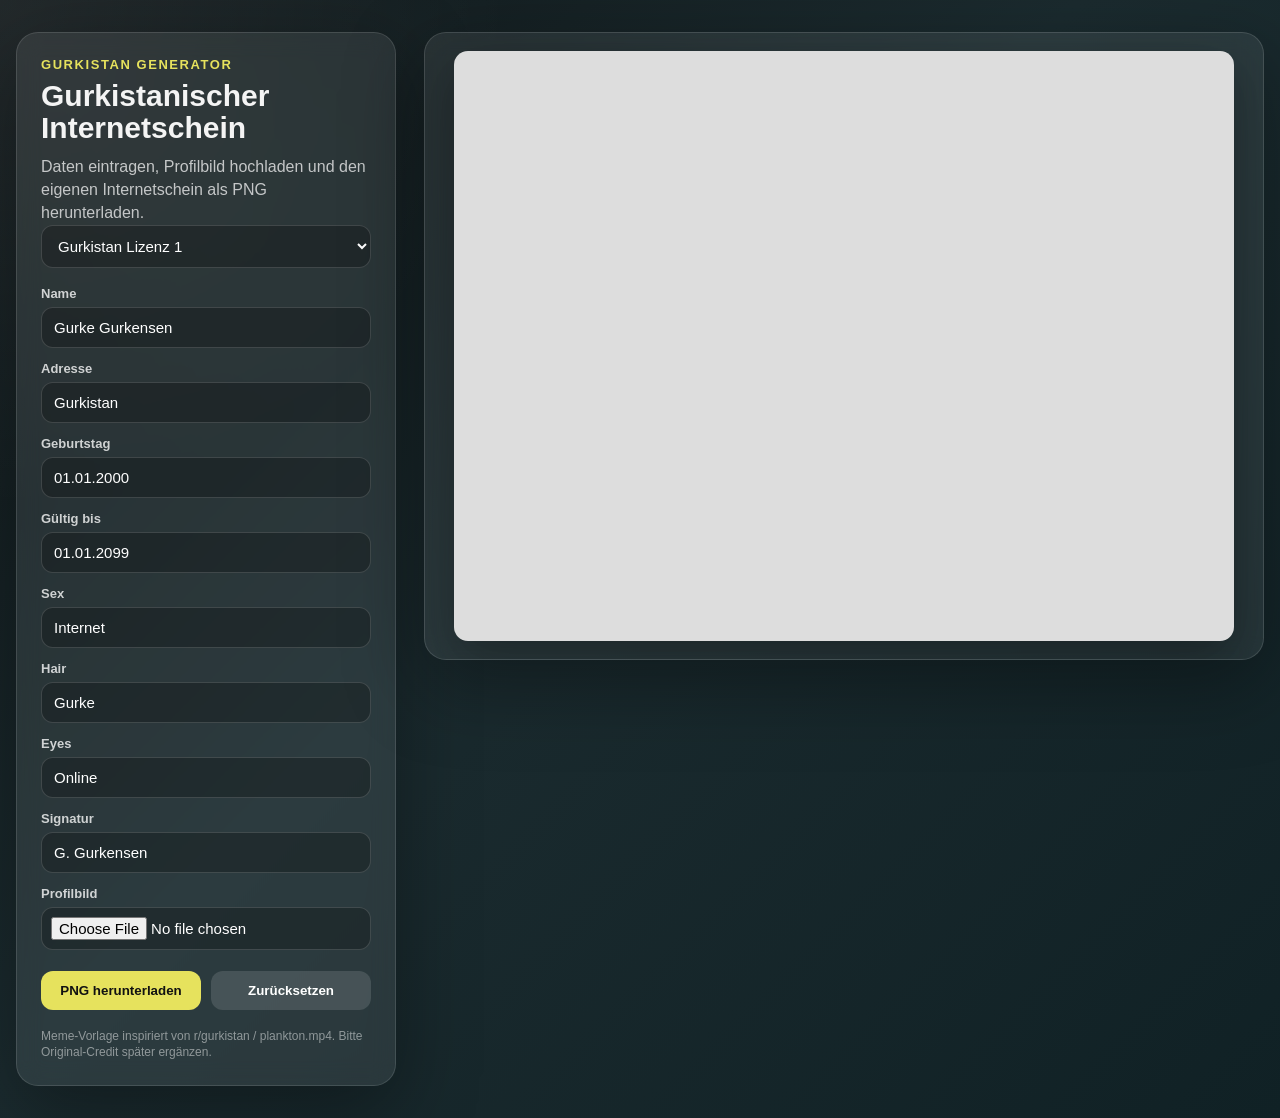
==== index.html @ ab8a5171 "1. version" ====
<!doctype html>
<html lang="de">
<head>
  <meta charset="UTF-8" />
  <meta name="viewport" content="width=device-width, initial-scale=1.0" />

  <title>Gurkistanischer Internetschein</title>

  <link rel="stylesheet" href="styles.css" />
</head>
<body>
  <main class="page">
    <section class="panel">
      <div class="title-block">
        <p class="eyebrow">Gurkistan Generator</p>
        <h1>Gurkistanischer Internetschein</h1>
        <p class="subtext">
          Daten eintragen, Profilbild hochladen und den eigenen Internetschein als PNG herunterladen.
        </p>
      </div>

     <select id="versionSelect">
    <option value="gurkistan_licence_1">Gurkistan Lizenz 1</option>
    <option value="gurkistan_licence_2">Gurkistan Lizenz 2</option>
    </select>

      <form class="form" id="cardForm">
        <div class="field">
          <label for="nameInput">Name</label>
          <input id="nameInput" type="text" value="Gurke Gurkensen" maxlength="32" />
        </div>

        <div class="field">
          <label for="addressInput">Adresse</label>
          <input id="addressInput" type="text" value="Gurkistan" maxlength="40" />
        </div>

        <div class="field">
          <label for="birthdayInput">Geburtstag</label>
          <input id="birthdayInput" type="text" value="01.01.2000" maxlength="20" />
        </div>

        <div class="field">
          <label for="expiresInput">Gültig bis</label>
          <input id="expiresInput" type="text" value="01.01.2099" maxlength="20" />
        </div>

        <div class="field">
          <label for="sexInput">Sex</label>
          <input id="sexInput" type="text" value="Internet" maxlength="18" />
        </div>

        <div class="field">
          <label for="hairInput">Hair</label>
          <input id="hairInput" type="text" value="Gurke" maxlength="18" />
        </div>

        <div class="field">
          <label for="eyesInput">Eyes</label>
          <input id="eyesInput" type="text" value="Online" maxlength="18" />
        </div>

        <div class="field">
          <label for="signatureInput">Signatur</label>
          <input id="signatureInput" type="text" value="G. Gurkensen" maxlength="28" />
        </div>

        <div class="field file-field">
          <label for="photoInput">Profilbild</label>
          <input id="photoInput" type="file" accept="image/*" />
        </div>

        <div class="buttons">
          <button type="button" id="downloadBtn">PNG herunterladen</button>
          <button type="button" class="secondary" id="resetBtn">Zurücksetzen</button>
        </div>
      </form>

      <p class="credit">
        Meme-Vorlage inspiriert von r/gurkistan / plankton.mp4. Bitte Original-Credit später ergänzen.
      </p>
    </section>

    <section class="preview-wrap">
      <canvas id="cardCanvas" width="780" height="500"></canvas>
    </section>
  </main>

  <script src="app.js"></script>
</body>
</html>
---- styles.css ----
* {
  box-sizing: border-box;
}

body {
  margin: 0;
  min-height: 100vh;
  font-family: Arial, Helvetica, sans-serif;
  background:
    radial-gradient(circle at top left, rgba(255, 255, 255, 0.08), transparent 32rem),
    linear-gradient(135deg, #101719, #1b2b2f 45%, #102125);
  color: #f4f4f4;
}

.page {
  width: min(1280px, calc(100% - 32px));
  margin: 0 auto;
  padding: 32px 0;
  display: grid;
  grid-template-columns: 380px 1fr;
  gap: 28px;
  align-items: start;
}

.panel,
.preview-wrap {
  background: rgba(255, 255, 255, 0.08);
  border: 1px solid rgba(255, 255, 255, 0.12);
  border-radius: 22px;
  box-shadow: 0 24px 80px rgba(0, 0, 0, 0.35);
  backdrop-filter: blur(12px);
}

.panel {
  padding: 24px;
}

.eyebrow {
  margin: 0 0 8px;
  color: #e6e25d;
  font-size: 13px;
  letter-spacing: 0.12em;
  text-transform: uppercase;
  font-weight: 700;
}

h1 {
  margin: 0;
  font-size: 30px;
  line-height: 1.05;
}

.subtext {
  margin: 12px 0 0;
  color: rgba(255, 255, 255, 0.72);
  line-height: 1.45;
}

.version-box {
  margin-top: 22px;
}

.form {
  margin-top: 18px;
  display: grid;
  gap: 13px;
}

.field {
  display: grid;
  gap: 6px;
}

label {
  font-size: 13px;
  color: rgba(255, 255, 255, 0.78);
  font-weight: 700;
}

input,
select {
  width: 100%;
  border: 1px solid rgba(255, 255, 255, 0.15);
  background: rgba(0, 0, 0, 0.25);
  color: #fff;
  border-radius: 12px;
  padding: 11px 12px;
  font-size: 15px;
  outline: none;
}

input:focus,
select:focus {
  border-color: rgba(230, 226, 93, 0.8);
}

.file-field input {
  padding: 9px;
}

.buttons {
  display: grid;
  grid-template-columns: 1fr 1fr;
  gap: 10px;
  margin-top: 8px;
}

button {
  border: 0;
  border-radius: 12px;
  padding: 12px 14px;
  cursor: pointer;
  font-weight: 800;
  background: #e6e25d;
  color: #111;
}

button.secondary {
  background: rgba(255, 255, 255, 0.13);
  color: #fff;
}

button:hover {
  filter: brightness(1.06);
}

.credit {
  margin: 18px 0 0;
  color: rgba(255, 255, 255, 0.48);
  font-size: 12px;
  line-height: 1.4;
}

.preview-wrap {
  padding: 18px;
  display: grid;
  place-items: center;
  overflow: auto;
}

canvas {
  width: 100%;
  max-width: 780px;
  height: auto;
  border-radius: 14px;
  box-shadow: 0 18px 50px rgba(0, 0, 0, 0.35);
  background: #ddd;
}

@media (max-width: 950px) {
  .page {
    grid-template-columns: 1fr;
  }

  .panel {
    order: 2;
  }

  .preview-wrap {
    order: 1;
  }
}
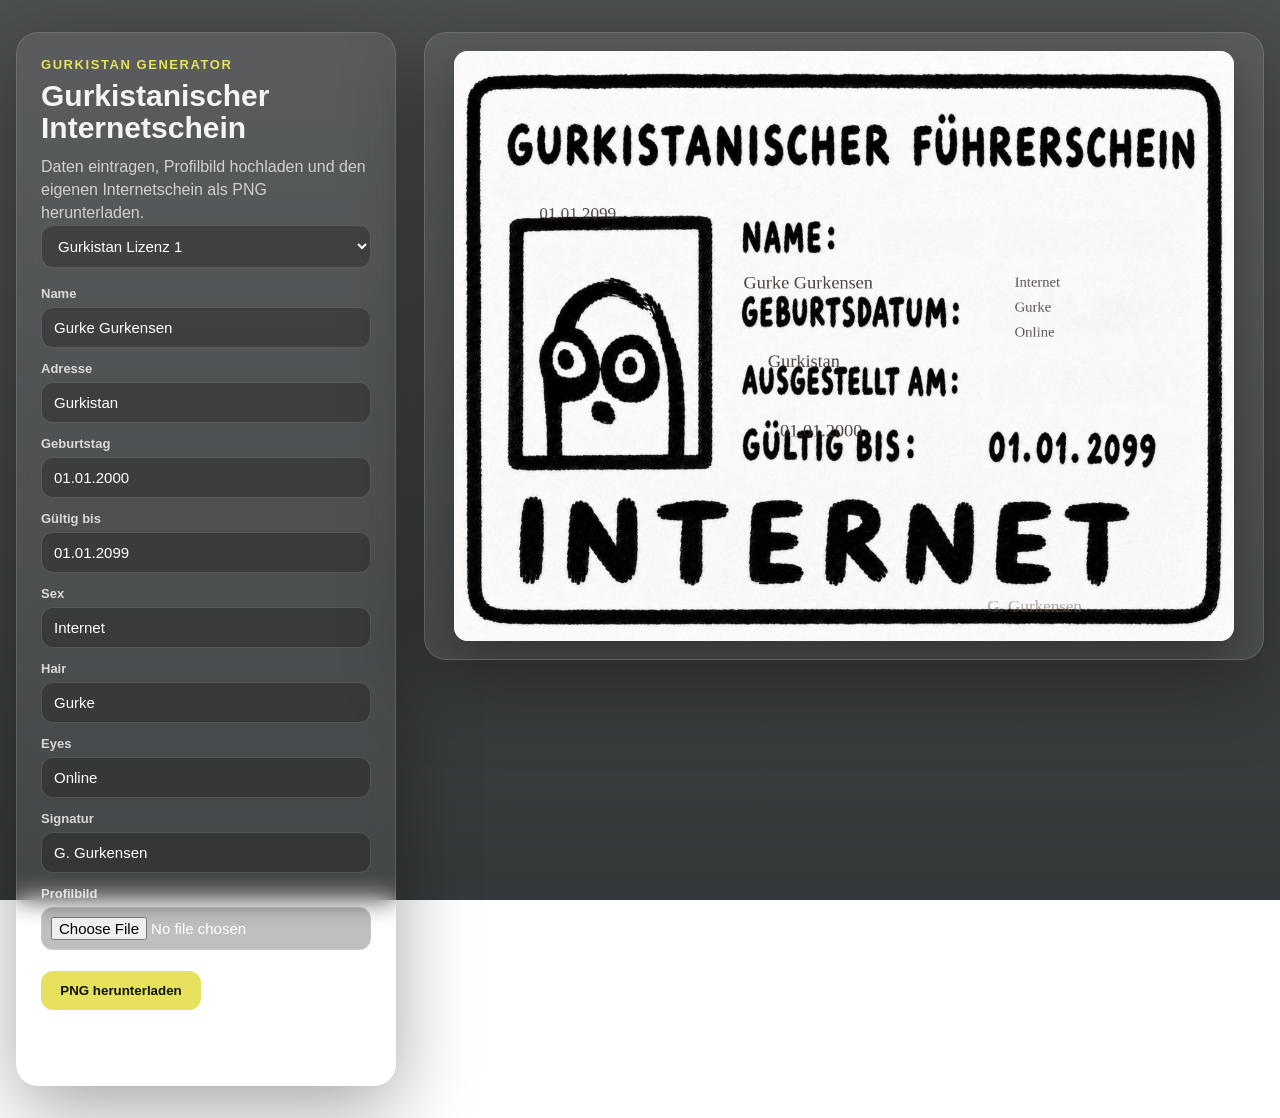
==== commit 4e80695b: "fix" ====
--- a/index.html
+++ b/index.html
@@ -5,6 +5,9 @@
   <meta name="viewport" content="width=device-width, initial-scale=1.0" />
 
   <title>Gurkistanischer Internetschein</title>
+
+  <link rel="icon" type="image/png" href="https://sic4riodragon.uk/assets/assets/SicarioDragon.png" />
+  <link rel="shortcut icon" href="https://sic4riodragon.uk/assets/assets/SicarioDragon.png" />
 
   <link rel="stylesheet" href="styles.css" />
 </head>
--- a/styles.css
+++ b/styles.css
@@ -7,8 +7,11 @@
   min-height: 100vh;
   font-family: Arial, Helvetica, sans-serif;
   background:
-    radial-gradient(circle at top left, rgba(255, 255, 255, 0.08), transparent 32rem),
-    linear-gradient(135deg, #101719, #1b2b2f 45%, #102125);
+    linear-gradient(rgba(8, 12, 14, 0.72), rgba(8, 12, 14, 0.82)),
+    url("https://sic4riodragon.uk/assets/general.png");
+  background-size: cover;
+  background-position: center;
+  background-attachment: fixed;
   color: #f4f4f4;
 }
 
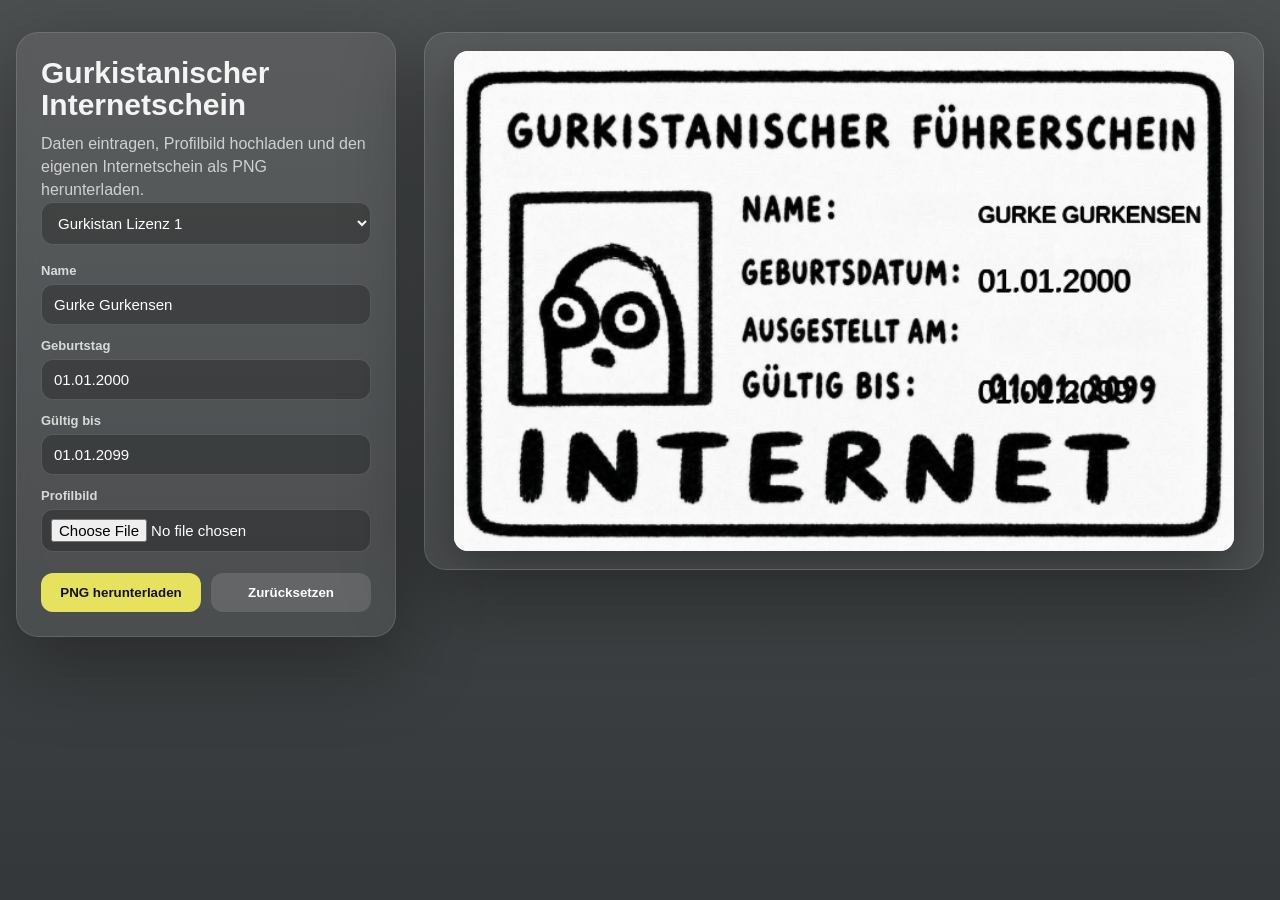
==== commit a024453a: "v0.1" ====
--- a/index.html
+++ b/index.html
@@ -15,7 +15,6 @@
   <main class="page">
     <section class="panel">
       <div class="title-block">
-        <p class="eyebrow">Gurkistan Generator</p>
         <h1>Gurkistanischer Internetschein</h1>
         <p class="subtext">
           Daten eintragen, Profilbild hochladen und den eigenen Internetschein als PNG herunterladen.
@@ -79,9 +78,6 @@
         </div>
       </form>
 
-      <p class="credit">
-        Meme-Vorlage inspiriert von r/gurkistan / plankton.mp4. Bitte Original-Credit später ergänzen.
-      </p>
     </section>
 
     <section class="preview-wrap">
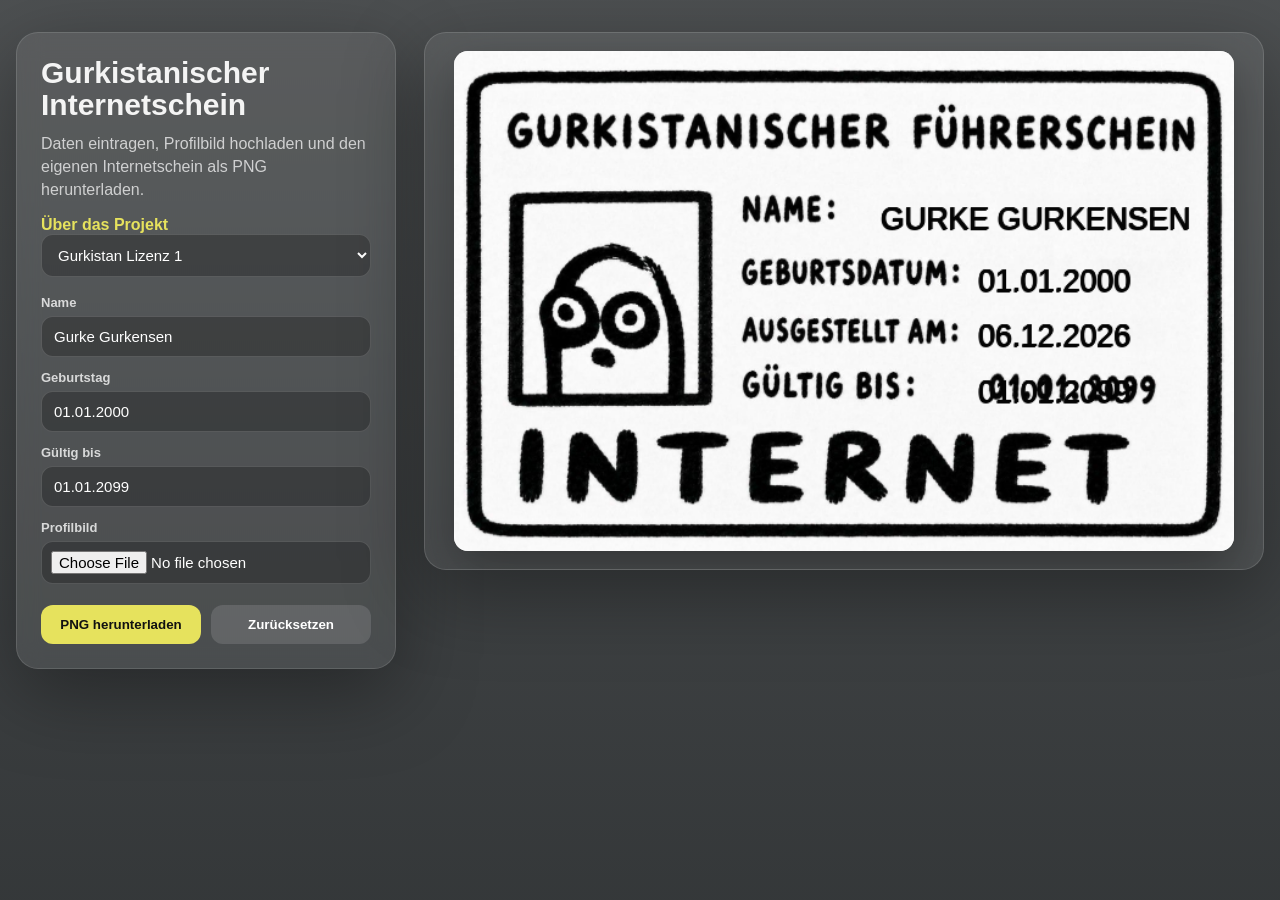
==== commit ed3b0e10: "v0.2" ====
--- a/index.html
+++ b/index.html
@@ -6,8 +6,8 @@
 
   <title>Gurkistanischer Internetschein</title>
 
-  <link rel="icon" type="image/png" href="https://sic4riodragon.uk/assets/assets/SicarioDragon.png" />
-  <link rel="shortcut icon" href="https://sic4riodragon.uk/assets/assets/SicarioDragon.png" />
+  <link rel="icon" type="image/png" href="https://sic4riodragon.uk/assets/SicarioDragon.png" />
+  <link rel="shortcut icon" href="https://sic4riodragon.uk/assets/SicarioDragon.png" />
 
   <link rel="stylesheet" href="styles.css" />
 </head>
@@ -19,6 +19,7 @@
         <p class="subtext">
           Daten eintragen, Profilbild hochladen und den eigenen Internetschein als PNG herunterladen.
         </p>
+        <a class="about-link" href="/about/">Über das Projekt</a>
       </div>
 
      <select id="versionSelect">
--- a/styles.css
+++ b/styles.css
@@ -162,4 +162,58 @@
   .preview-wrap {
     order: 1;
   }
+}
+.about-link {
+  display: inline-flex;
+  margin-top: 14px;
+  color: #e6e25d;
+  font-weight: 800;
+  text-decoration: none;
+}
+
+.about-link:hover {
+  text-decoration: underline;
+}
+
+.about-page {
+  width: min(900px, calc(100% - 32px));
+  margin: 0 auto;
+  padding: 32px 0;
+}
+
+.about-card {
+  background: rgba(255, 255, 255, 0.08);
+  border: 1px solid rgba(255, 255, 255, 0.12);
+  border-radius: 22px;
+  box-shadow: 0 24px 80px rgba(0, 0, 0, 0.35);
+  backdrop-filter: blur(12px);
+  padding: 28px;
+}
+
+.about-card h1 {
+  margin-bottom: 12px;
+}
+
+.about-card h2 {
+  margin-top: 26px;
+}
+
+.about-card p,
+.about-card li {
+  color: rgba(255, 255, 255, 0.78);
+  line-height: 1.55;
+}
+
+.about-card a {
+  color: #e6e25d;
+  font-weight: 700;
+  word-break: break-word;
+}
+
+.back-link {
+  display: inline-flex;
+  margin-top: 24px;
+  color: #e6e25d;
+  font-weight: 800;
+  text-decoration: none;
 }
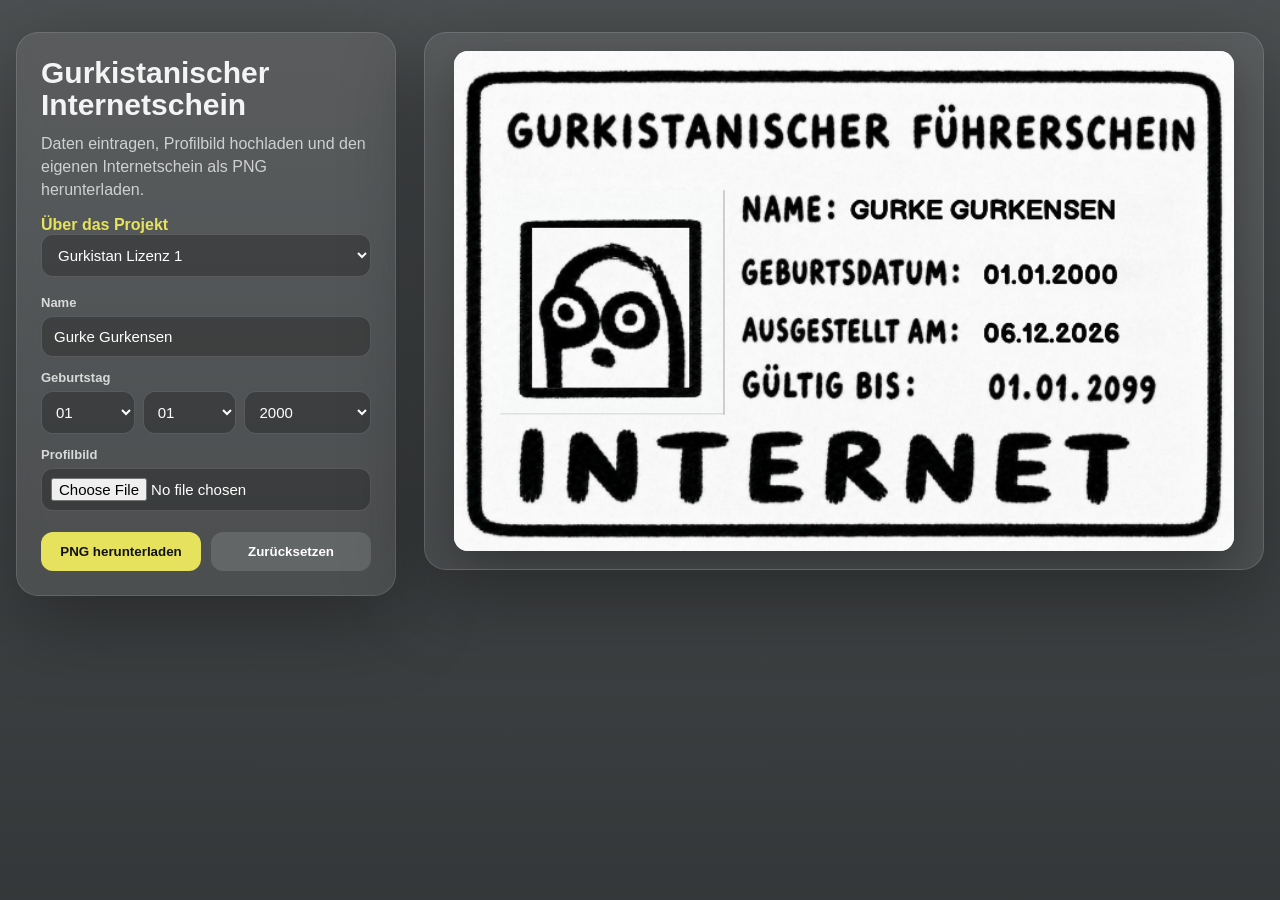
==== commit d554e05b: "v0.6" ====
--- a/index.html
+++ b/index.html
@@ -8,6 +8,10 @@
 
   <link rel="icon" type="image/png" href="https://sic4riodragon.uk/assets/SicarioDragon.png" />
   <link rel="shortcut icon" href="https://sic4riodragon.uk/assets/SicarioDragon.png" />
+  <link rel="preconnect" href="https://fonts.googleapis.com" />
+
+  <link rel="preconnect" href="https://fonts.gstatic.com" crossorigin />
+  <link href="https://fonts.googleapis.com/css2?family=Balsamiq+Sans:wght@400;700&display=swap" rel="stylesheet" />
 
   <link rel="stylesheet" href="styles.css" />
 </head>
@@ -38,9 +42,16 @@
           <input id="addressInput" type="text" value="Gurkistan" maxlength="40" />
         </div>
 
-        <div class="field">
-          <label for="birthdayInput">Geburtstag</label>
-          <input id="birthdayInput" type="text" value="01.01.2000" maxlength="20" />
+        <div class="field birthday-field">
+          <label>Geburtstag</label>
+
+          <input id="birthdayInput" type="hidden" value="01.01.2000" />
+
+          <div class="birthday-selects">
+            <select id="birthdayDay" aria-label="Geburtstag Tag"></select>
+            <select id="birthdayMonth" aria-label="Geburtstag Monat"></select>
+            <select id="birthdayYear" aria-label="Geburtstag Jahr"></select>
+          </div>
         </div>
 
         <div class="field">
@@ -86,6 +97,8 @@
     </section>
   </main>
 
+  <span class="font-preload">GURKISTANISCHER FÜHRERSCHEIN 01.01.2099</span>
+
   <script src="app.js"></script>
 </body>
 </html>
--- a/styles.css
+++ b/styles.css
@@ -216,4 +216,130 @@
   color: #e6e25d;
   font-weight: 800;
   text-decoration: none;
-}+}
+.about-page {
+  width: min(1100px, calc(100% - 28px));
+  margin: 0 auto;
+  padding: 24px 0;
+}
+
+.about-card {
+  background: rgba(5, 10, 12, 0.78);
+  border: 1px solid rgba(255, 255, 255, 0.10);
+  border-radius: 22px;
+  box-shadow: 0 24px 80px rgba(0, 0, 0, 0.35);
+  backdrop-filter: blur(12px);
+  padding: 26px;
+}
+
+.about-header {
+  max-width: 850px;
+}
+
+.about-card h1 {
+  margin: 0 0 14px;
+}
+
+.about-card h2 {
+  margin: 28px 0 10px;
+}
+
+.about-card p,
+.about-card li {
+  color: rgba(255, 255, 255, 0.78);
+  line-height: 1.55;
+}
+
+.about-card a {
+  color: #e6e25d;
+  font-weight: 800;
+  word-break: break-word;
+}
+
+.about-card-grid {
+  display: grid;
+  grid-template-columns: repeat(3, 1fr);
+  gap: 14px;
+  margin-top: 14px;
+}
+
+.about-card-grid figure {
+  margin: 0;
+  padding: 10px;
+  border-radius: 16px;
+  background: rgba(255, 255, 255, 0.07);
+  border: 1px solid rgba(255, 255, 255, 0.10);
+}
+
+.about-card-grid img {
+  width: 100%;
+  height: 145px;
+  object-fit: contain;
+  display: block;
+  border-radius: 10px;
+  background: rgba(0, 0, 0, 0.20);
+}
+
+.about-card-grid figcaption {
+  margin-top: 8px;
+  color: rgba(255, 255, 255, 0.72);
+  font-size: 13px;
+  font-weight: 800;
+  text-align: center;
+}
+
+.about-actions {
+  display: flex;
+  gap: 12px;
+  flex-wrap: wrap;
+  margin-top: 26px;
+}
+
+.back-link {
+  display: inline-flex;
+  color: #111 !important;
+  background: #e6e25d;
+  border-radius: 12px;
+  padding: 12px 16px;
+  font-weight: 900;
+  text-decoration: none;
+}
+
+.secondary-link {
+  background: rgba(255, 255, 255, 0.12);
+  color: #fff !important;
+}
+
+.back-link:hover {
+  filter: brightness(1.08);
+}
+
+@media (max-width: 850px) {
+  .about-card-grid {
+    grid-template-columns: 1fr;
+  }
+
+  .about-card-grid img {
+    height: auto;
+    max-height: 230px;
+  }
+}
+.birthday-selects {
+  display: grid;
+  grid-template-columns: 1fr 1fr 1.35fr;
+  gap: 8px;
+}
+
+.birthday-selects select {
+  padding: 11px 10px;
+}
+
+.font-preload {
+  position: absolute;
+  left: -9999px;
+  top: -9999px;
+  font-family: "Balsamiq Sans", sans-serif;
+  font-weight: 700;
+  pointer-events: none;
+  opacity: 0;
+}
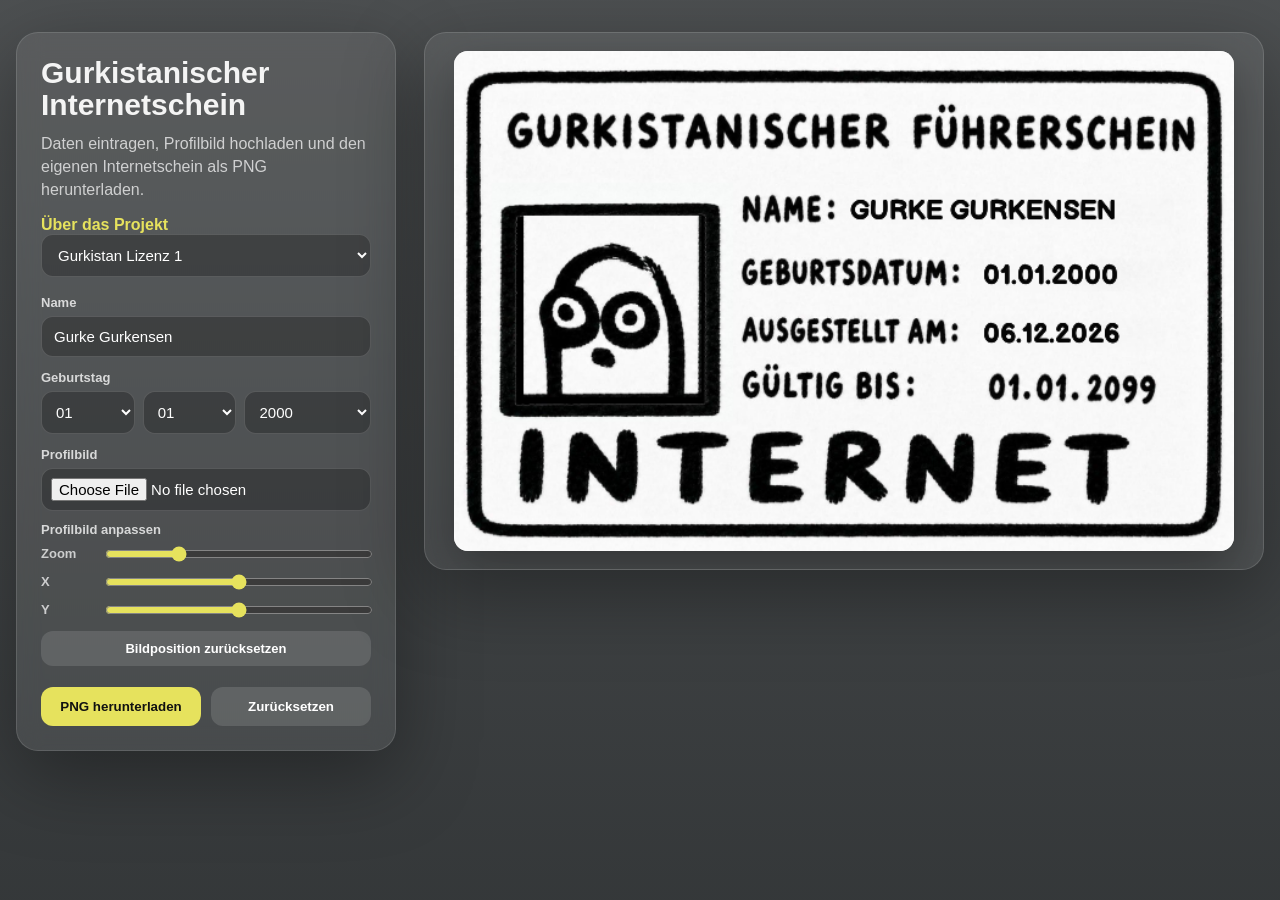
==== commit 9ab0f510: "v0.7" ====
--- a/index.html
+++ b/index.html
@@ -84,6 +84,29 @@
           <input id="photoInput" type="file" accept="image/*" />
         </div>
 
+        <div class="field photo-controls">
+          <label>Profilbild anpassen</label>
+
+          <div class="range-field">
+            <span>Zoom</span>
+            <input id="photoZoomInput" type="range" min="0.3" max="3" step="0.01" value="1" />
+          </div>
+
+          <div class="range-field">
+            <span>X</span>
+            <input id="photoOffsetXInput" type="range" min="-180" max="180" step="1" value="0" />
+          </div>
+
+          <div class="range-field">
+            <span>Y</span>
+            <input id="photoOffsetYInput" type="range" min="-180" max="180" step="1" value="0" />
+          </div>
+
+          <button type="button" class="small-secondary" id="resetPhotoBtn">
+            Bildposition zurücksetzen
+          </button>
+        </div>
+
         <div class="buttons">
           <button type="button" id="downloadBtn">PNG herunterladen</button>
           <button type="button" class="secondary" id="resetBtn">Zurücksetzen</button>
--- a/styles.css
+++ b/styles.css
@@ -343,3 +343,34 @@
   pointer-events: none;
   opacity: 0;
 }
+
+.photo-controls {
+  margin-top: -2px;
+}
+
+.range-field {
+  display: grid;
+  grid-template-columns: 52px 1fr;
+  gap: 10px;
+  align-items: center;
+}
+
+.range-field span {
+  color: rgba(255, 255, 255, 0.72);
+  font-size: 13px;
+  font-weight: 800;
+}
+
+.range-field input[type="range"] {
+  padding: 0;
+  accent-color: #e6e25d;
+}
+
+.small-secondary {
+  width: 100%;
+  margin-top: 4px;
+  background: rgba(255, 255, 255, 0.12);
+  color: #fff;
+  font-size: 13px;
+  padding: 10px 12px;
+}
